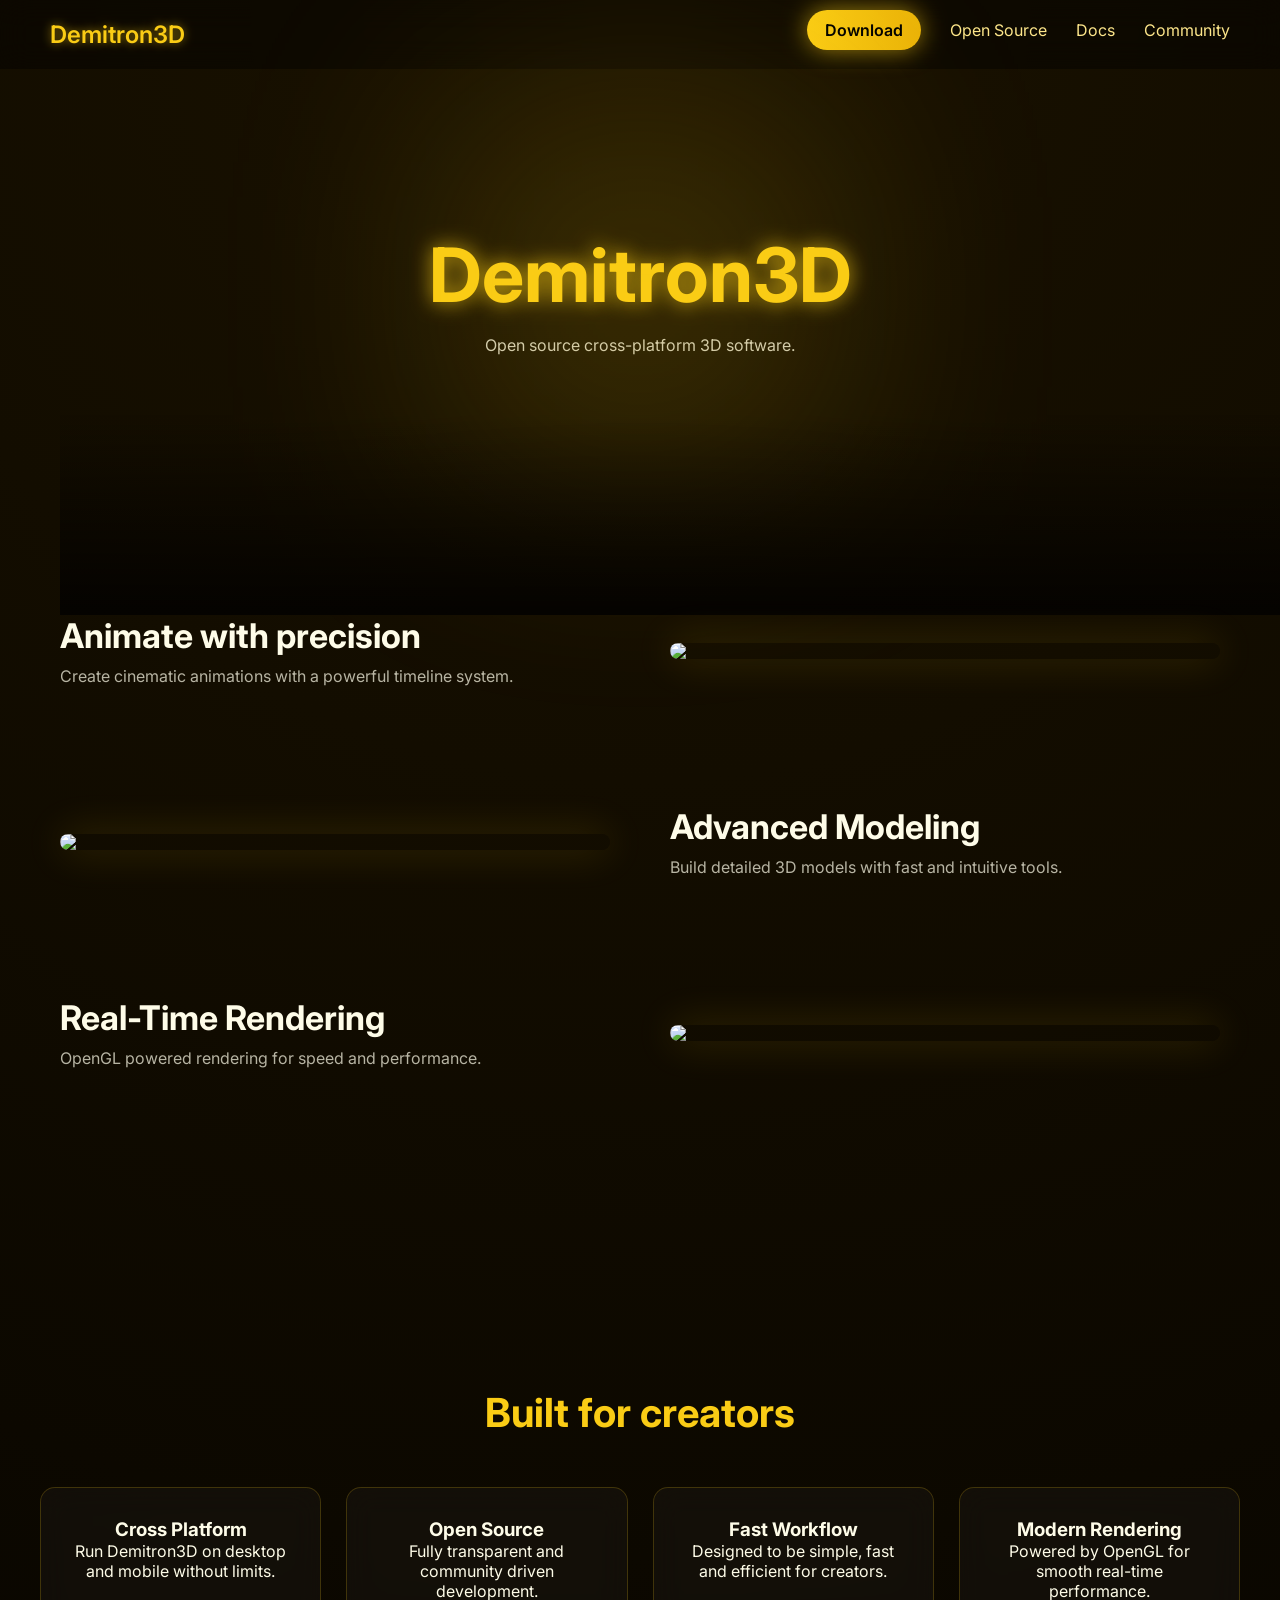
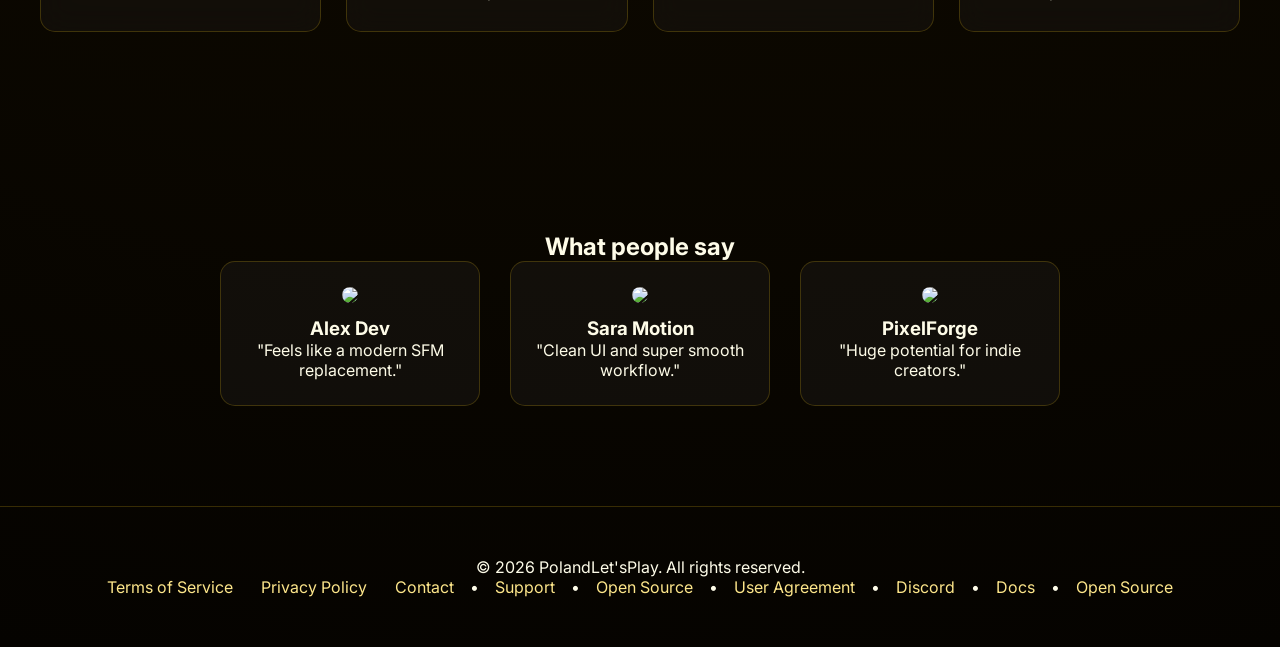
==== index.html @ 9c825b9a "Add files via upload" ====
<!DOCTYPE html>
<html lang="en">
<head>
  <meta charset="UTF-8">
  <title>Demitron3D</title>
  <link rel="stylesheet" href="styles.css">
</head>
<body>

<header class="navbar">
  <div class="logo">Demitron3D</div>
  <nav>
    <a href="/download" class="btn">Download</a>
    <a href="/open-source">Open Source</a>
    <a href="/docs">Docs</a>
    <a href="/community">Community</a>
  </nav>
</header>

<section class="hero fade">
  <h1>Demitron3D</h1>
  <p>Open source cross-platform 3D software.</p>
</section>

<section class="features">

  <div class="feature fade">
    <div class="text">
      <h2>Animate with precision</h2>
      <p>Create cinematic animations with a powerful timeline system.</p>
    </div>
    <img src="https://via.placeholder.com/500x300">
  </div>

  <div class="feature fade">
    <img src="https://via.placeholder.com/500x300">
    <div class="text">
      <h2>Advanced Modeling</h2>
      <p>Build detailed 3D models with fast and intuitive tools.</p>
    </div>
  </div>

  <div class="feature fade">
    <div class="text">
      <h2>Real-Time Rendering</h2>
      <p>OpenGL powered rendering for speed and performance.</p>
    </div>
    <img src="https://via.placeholder.com/500x300">
  </div>

</section>

<section class="extra fade">

  <h2>Built for creators</h2>

  <div class="extra-grid">

    <div class="card">
      <h3>Cross Platform</h3>
      <p>Run Demitron3D on desktop and mobile without limits.</p>
    </div>

    <div class="card">
      <h3>Open Source</h3>
      <p>Fully transparent and community driven development.</p>
    </div>

    <div class="card">
      <h3>Fast Workflow</h3>
      <p>Designed to be simple, fast and efficient for creators.</p>
    </div>

    <div class="card">
      <h3>Modern Rendering</h3>
      <p>Powered by OpenGL for smooth real-time performance.</p>
    </div>

  </div>
</section>

<section class="reviews fade">
  <h2>What people say</h2>

  <div class="review-container">
    <div class="review">
      <img src="https://via.placeholder.com/80">
      <h3>Alex Dev</h3>
      <p>"Feels like a modern SFM replacement."</p>
    </div>

    <div class="review">
      <img src="https://via.placeholder.com/80">
      <h3>Sara Motion</h3>
      <p>"Clean UI and super smooth workflow."</p>
    </div>

    <div class="review">
      <img src="https://via.placeholder.com/80">
      <h3>PixelForge</h3>
      <p>"Huge potential for indie creators."</p>
    </div>
  </div>
</section>

<footer>
  <p>© 2026 PolandLet'sPlay. All rights reserved.</p>

  <div class="footer-links">
    <a href="/terms-of-service">Terms of Service
    <a href="/privacy-policy">Privacy Policy
    <a href="/contact">Contact</a> •
    <a href="/support">Support</a> •
    <a href="/open-source">Open Source</a> •
    <a href="/user-agreement">User Agreement</a> •
    <a href="https://discord.gg/DjaspxWKHg">Discord</a> •
    <a href="/docs">Docs</a> •
    <a href="/open-source">Open Source</a>
  </div>
</footer>

<script src="scripts.js"></script>
</body>
</html>
---- styles.css ----
@import url('https://fonts.googleapis.com/css2?family=Inter:wght@300;400;600&display=swap');

* {
  margin: 0;
  padding: 0;
  box-sizing: border-box;
  font-family: 'Inter', sans-serif;
}

body {
  background: radial-gradient(circle at top, #1a1200, #050300);
  color: #fefce8;
}

.navbar {
  display: flex;
  justify-content: space-between;
  padding: 20px 50px;
  position: sticky;
  top: 0;
  backdrop-filter: blur(15px);
  background: rgba(0,0,0,0.4);
}

.logo {
  font-size: 24px;
  font-weight: 600;
  color: #facc15;
  text-shadow: 0 0 10px rgba(250,204,21,0.6);
}

nav a {
  margin-left: 25px;
  text-decoration: none;
  color: #fde68a;
  transition: 0.3s;
}

nav a:hover {
  color: white;
}

.btn {
  padding: 10px 18px;
  border-radius: 25px;
  background: linear-gradient(90deg, #facc15, #eab308);
  color: black;
  font-weight: 600;
  box-shadow: 0 0 25px rgba(250,204,21,0.6);
}

.btn:hover {
  transform: scale(1.05);
}

.hero {
  text-align: center;
  padding: 160px 20px;
  position: relative;
}

.hero::after {
  content: "";
  position: absolute;
  width: 400px;
  height: 400px;
  background: #facc15;
  filter: blur(120px);
  top: 50%;
  left: 50%;
  transform: translate(-50%, -50%);
  opacity: 0.15;
}

.hero h1 {
  font-size: 75px;
  color: #facc15;
  text-shadow: 0 0 20px rgba(250,204,21,0.8);
}

.hero p {
  margin-top: 15px;
  opacity: 0.8;
}

.features {
  padding: 100px 60px;
  position: relative;
}

.features::before {
  content: "";
  position: absolute;
  top: -100px;
  width: 100%;
  height: 200px;
  background: linear-gradient(to bottom, transparent, #050300);
}

.feature {
  display: flex;
  align-items: center;
  gap: 60px;
  margin-bottom: 120px;
}

.feature img {
  width: 50%;
  border-radius: 15px;
  box-shadow: 0 0 40px rgba(250,204,21,0.2);
  transition: 0.4s;
}

.feature img:hover {
  transform: scale(1.03);
}

.text {
  width: 50%;
}

.text h2 {
  font-size: 34px;
  margin-bottom: 10px;
}

.text p {
  opacity: 0.7;
}

.extra {
  padding: 100px 40px;
  text-align: center;
}

.extra h2 {
  font-size: 40px;
  margin-bottom: 50px;
  color: #facc15;
}

.extra-grid {
  display: grid;
  grid-template-columns: repeat(auto-fit, minmax(220px, 1fr));
  gap: 25px;
}

.card {
  padding: 30px;
  border-radius: 15px;
  background: rgba(255,255,255,0.03);
  border: 1px solid rgba(250,204,21,0.2);
  backdrop-filter: blur(15px);
  transition: 0.3s;
}

.card:hover {
  transform: translateY(-10px);
  box-shadow: 0 0 25px rgba(250,204,21,0.3);
}

.reviews {
  text-align: center;
  padding: 100px 20px;
}

.review-container {
  display: flex;
  justify-content: center;
  gap: 30px;
  flex-wrap: wrap;
}

.review {
  background: rgba(255,255,255,0.04);
  border: 1px solid rgba(250,204,21,0.2);
  padding: 25px;
  border-radius: 15px;
  width: 260px;
  transition: 0.3s;
}

.review:hover {
  transform: translateY(-10px);
  box-shadow: 0 0 25px rgba(250,204,21,0.4);
}

.review img {
  border-radius: 50%;
  margin-bottom: 10px;
}

footer {
  text-align: center;
  padding: 50px 20px;
  border-top: 1px solid rgba(250,204,21,0.2);
}

.footer-links a {
  margin: 0 12px;
  color: #fde68a;
  text-decoration: none;
}

.footer-links a:hover {
  color: white;
}

.fade {
  opacity: 0;
  transform: translateY(60px);
  transition: all 1s ease;
}

.fade.show {
  opacity: 1;
  transform: translateY(0);
}

@media (max-width: 900px) {
  .feature {
    flex-direction: column;
  }

  .feature img,
  .text {
    width: 100%;
  }

  .hero h1 {
    font-size: 45px;
  }
}

.download-hero {
  text-align: center;
  padding: 120px 20px;
}

.download-hero h1 {
  font-size: 60px;
  color: #facc15;
  text-shadow: 0 0 20px rgba(250,204,21,0.8);
}

.section-title {
  text-align: center;
  font-size: 32px;
  margin-bottom: 40px;
  color: #facc15;
}

.download-grid {
  display: flex;
  justify-content: center;
  gap: 30px;
  flex-wrap: wrap;
  padding: 0 20px;
}

.download-card {
  background: rgba(255,255,255,0.04);
  border: 1px solid rgba(250,204,21,0.2);
  padding: 30px;
  border-radius: 15px;
  width: 260px;
  text-align: center;
  transition: 0.3s;
  backdrop-filter: blur(10px);
}

.download-card:hover {
  transform: translateY(-10px);
  box-shadow: 0 0 25px rgba(250,204,21,0.4);
}

.download-card h3 {
  font-size: 22px;
  margin-bottom: 5px;
}

.download-card p {
  opacity: 0.7;
  font-size: 14px;
}

/* DOWNLOAD BUTTON */
.download-btn {
  display: inline-block;
  margin-top: 15px;
  padding: 10px 20px;
  border-radius: 25px;
  background: linear-gradient(90deg, #facc15, #eab308);
  color: black;
  font-weight: 600;
  text-decoration: none;
  box-shadow: 0 0 20px rgba(250,204,21,0.5);
  transition: 0.3s;
}

.download-btn:hover {
  transform: scale(1.05);
}

.store-grid {
  display: grid;
  grid-template-columns: repeat(auto-fit, minmax(200px, 1fr));
  gap: 25px;
  padding: 0 40px;
}

.store-card {
  padding: 25px;
  border-radius: 15px;
  background: rgba(255,255,255,0.04);
  border: 1px solid rgba(250,204,21,0.2);
  text-align: center;
  transition: 0.3s;
  backdrop-filter: blur(10px);
}

.store-card:hover {
  transform: translateY(-8px);
  box-shadow: 0 0 20px rgba(250,204,21,0.3);
}

.store-card h3 {
  margin-bottom: 10px;
}

.store-card a {
  color: #facc15;
  text-decoration: none;
  font-weight: 500;
}

.store-card a:hover {
  color: white;
}

.downloads,
.stores {
  padding: 80px 20px;
}
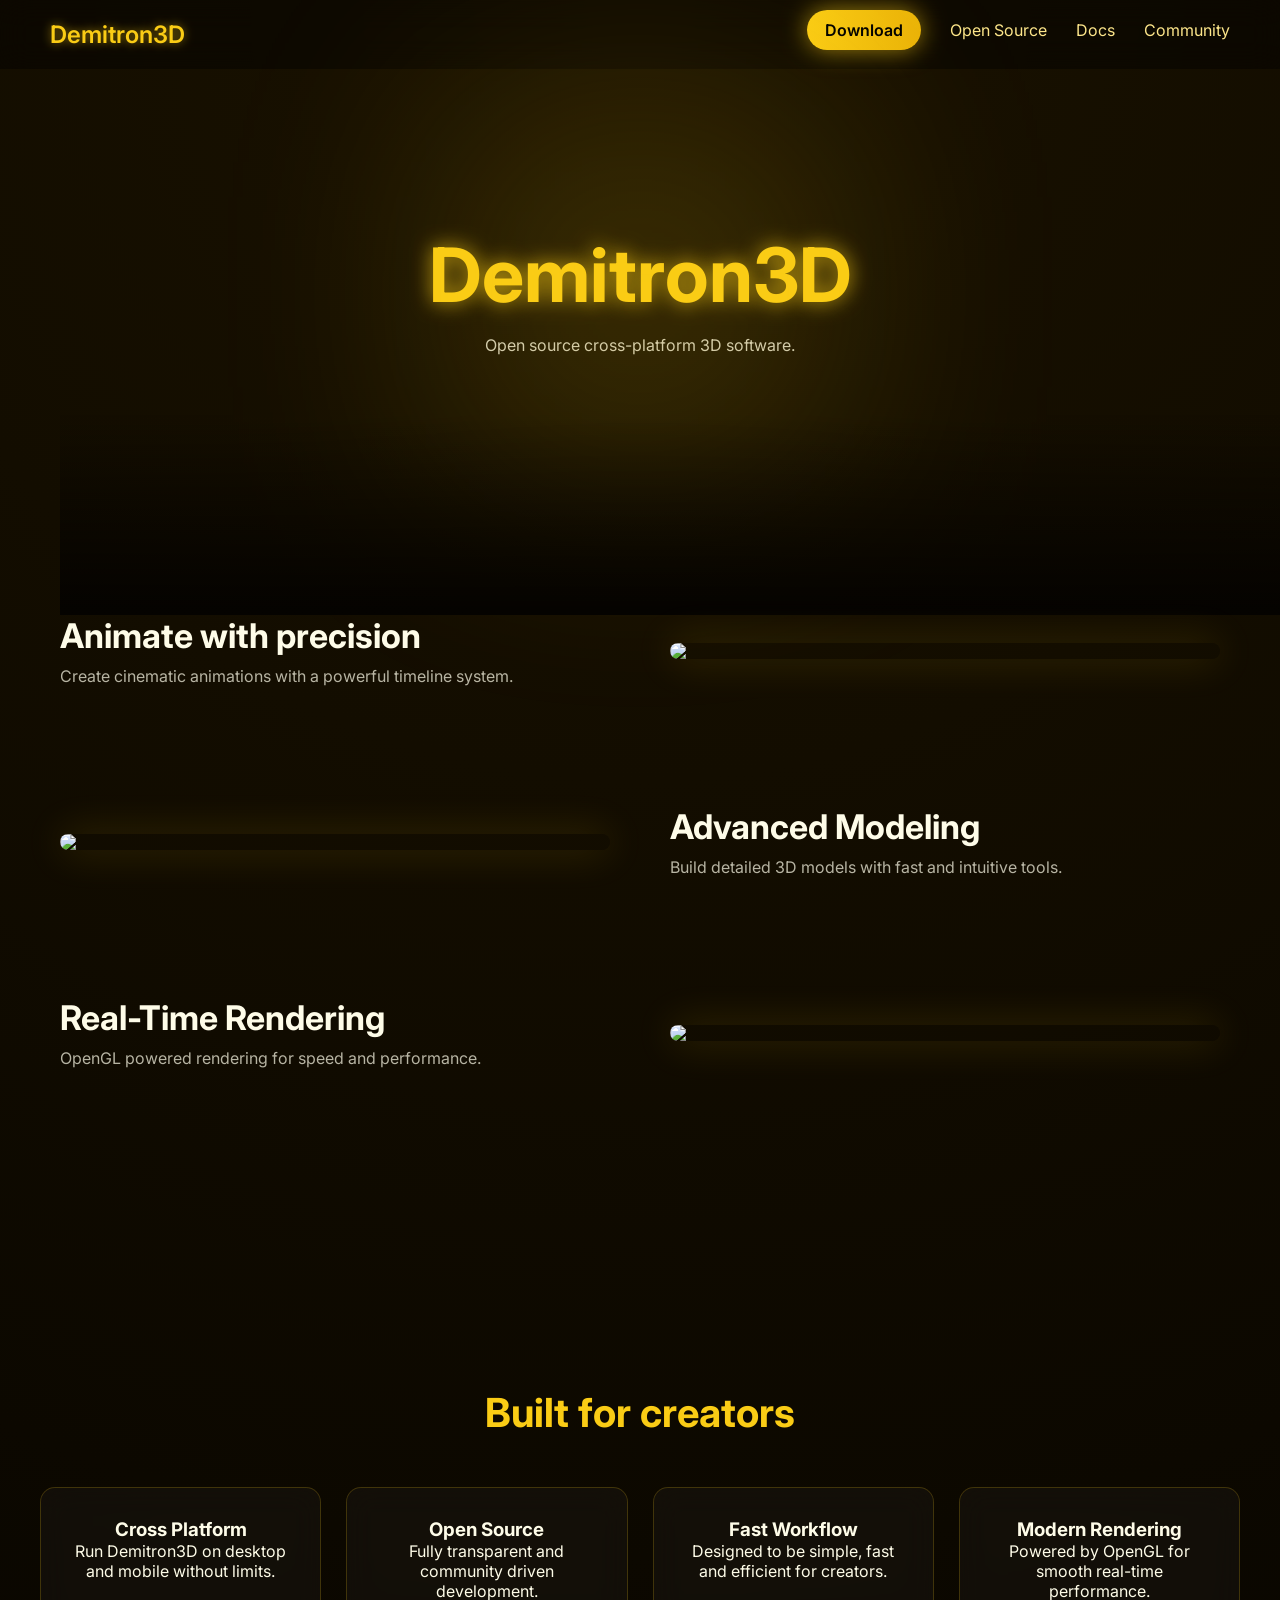
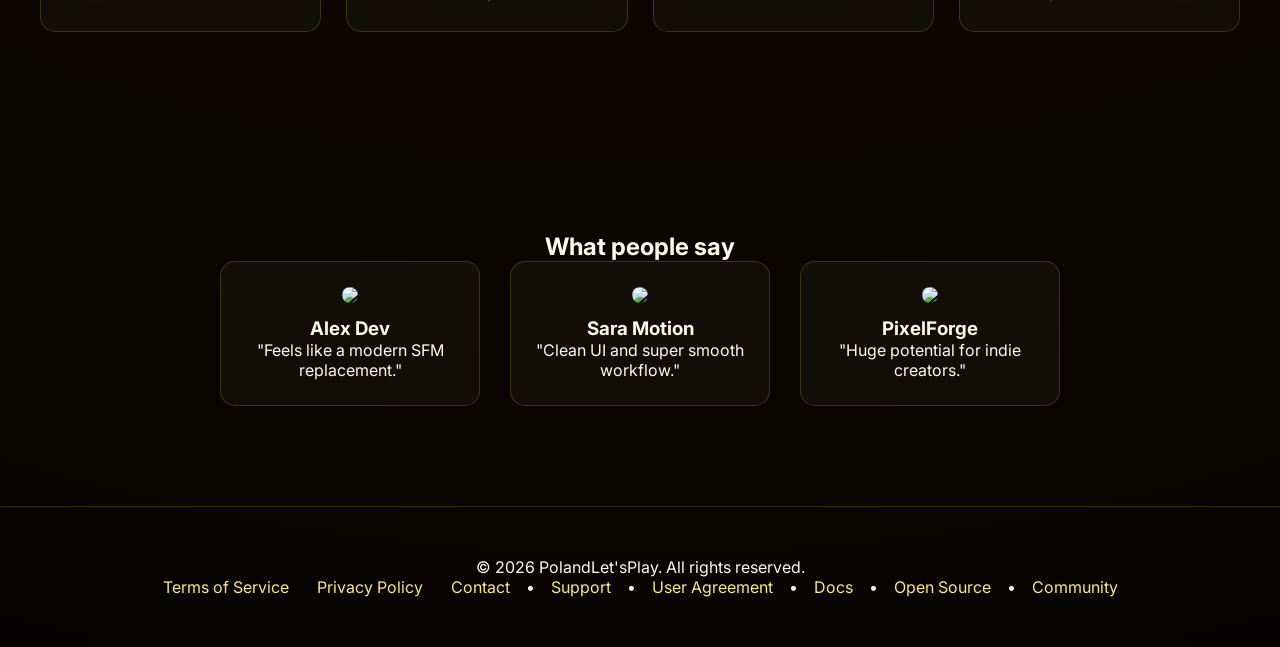
==== commit d993a708: "Update index.html" ====
--- a/index.html
+++ b/index.html
@@ -11,9 +11,9 @@
   <div class="logo">Demitron3D</div>
   <nav>
     <a href="/download" class="btn">Download</a>
-    <a href="/open-source">Open Source</a>
-    <a href="/docs">Docs</a>
-    <a href="/community">Community</a>
+    <a href="https://1024terabox.com/s/1v4Kn8HFFk7_98mckQN1Zwg">Open Source</a>
+    <a href="https://www.reddit.com/r/Demitron3D_docs/">Docs</a>
+    <a href="https://discord.gg/DjaspxWKHg">Community</a>
   </nav>
 </header>
 
@@ -111,14 +111,13 @@
     <a href="/privacy-policy">Privacy Policy
     <a href="/contact">Contact</a> •
     <a href="/support">Support</a> •
-    <a href="/open-source">Open Source</a> •
     <a href="/user-agreement">User Agreement</a> •
-    <a href="https://discord.gg/DjaspxWKHg">Discord</a> •
-    <a href="/docs">Docs</a> •
-    <a href="/open-source">Open Source</a>
+    <a href="https://www.reddit.com/r/Demitron3D_docs/">Docs</a> •
+    <a href="https://1024terabox.com/s/1v4Kn8HFFk7_98mckQN1Zwg">Open Source</a> •
+    <a href="https://discord.gg/DjaspxWKHg">Community</a>
   </div>
 </footer>
 
 <script src="scripts.js"></script>
 </body>
-</html>+</html>
